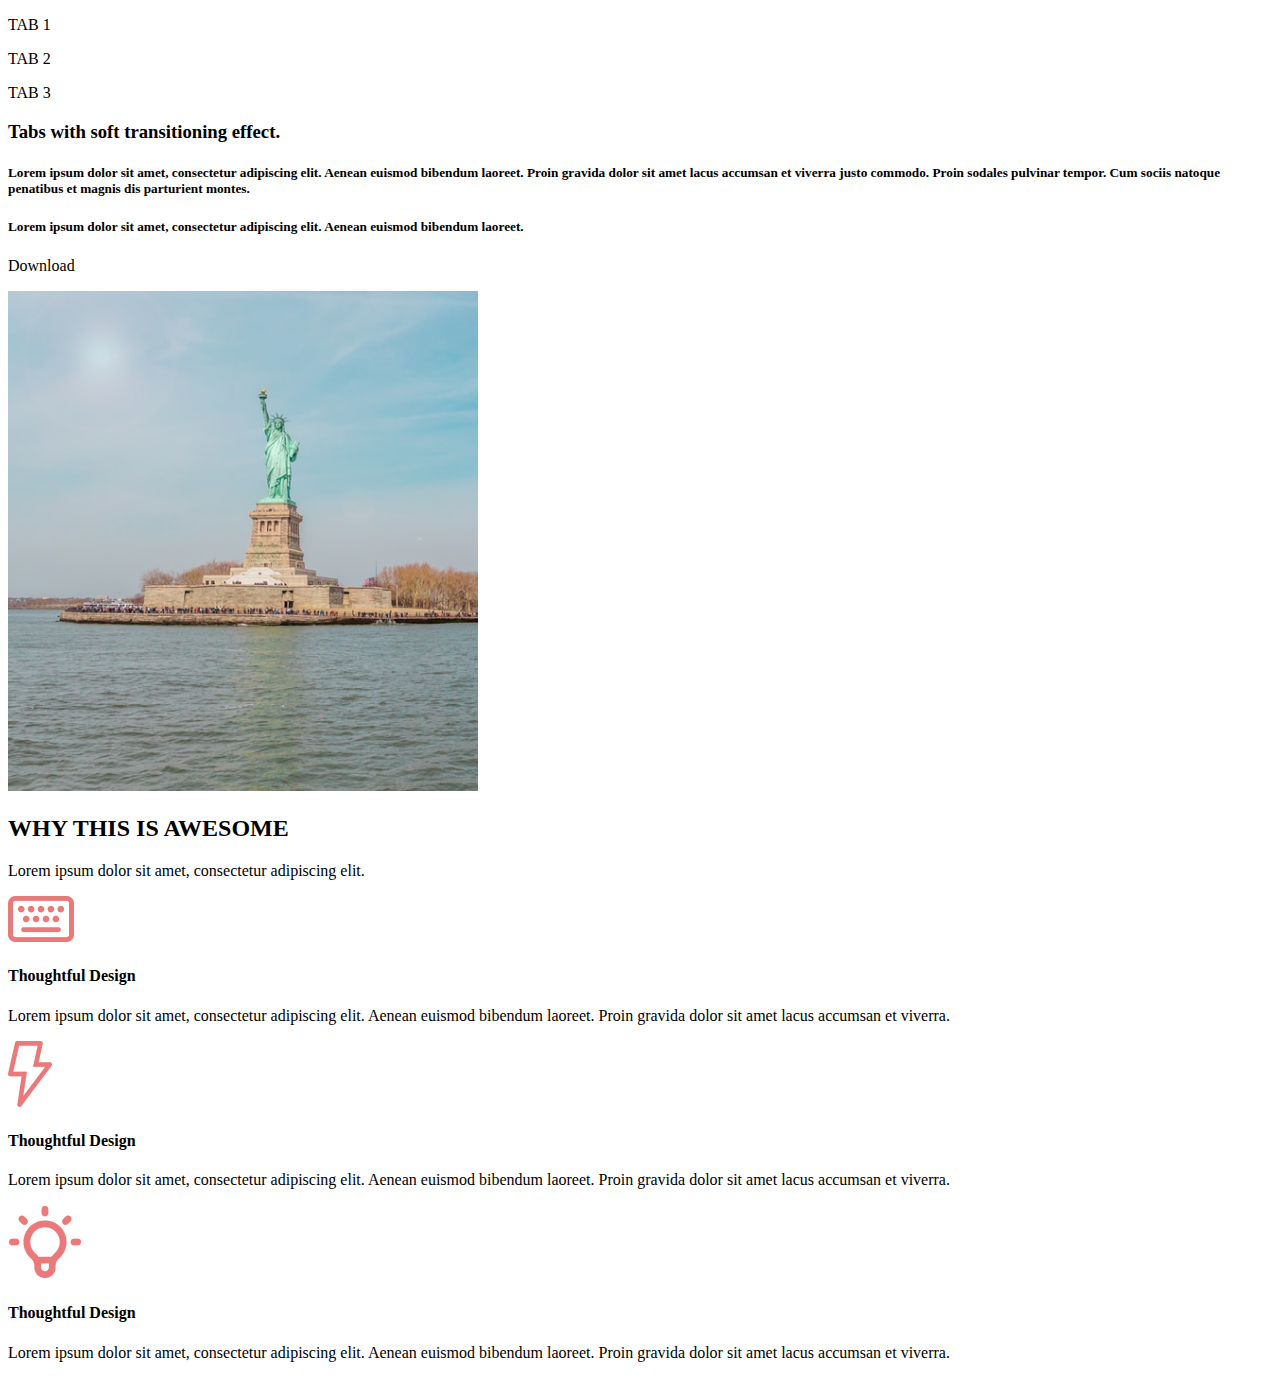
==== index.html @ bc021ed8 "Rename maket.html to index.html" ====
<!DOCTYPE html>
<html>
    <head>
        <meta charset="utf-8">
        <title>Макет</title>
        <link rel="stylesheet" href="создание макета.css">
    </head>
    <body>
        <section class="tabs">
            <div class="tabs_block-tab">
                <div class="tabs_threeblock">
            <div class="tabs_onetab">
                <p>TAB 1</p>
            </div>
            <div class="tabs_twotab">
                <p>TAB 2</p>
            </div>
            <div class="tabs_threetab">
                <p>TAB 3</p>
            </div>
                </div>
            </div>
            <div class="tabs_block">
            <div class="tabs_block-title">
                <div class="tabs_title">
                <h3>
                    Tabs with soft transitioning effect.
                </h3>
            </div>
            <div class="tabs_subtitle">
                <h5>
                Lorem ipsum dolor sit amet, consectetur adipiscing elit. Aenean
                euismod
                bibendum laoreet. Proin gravida dolor sit amet lacus accumsan et viverra
                justo commodo. Proin sodales pulvinar tempor. Cum sociis natoque 
                penatibus et magnis dis parturient montes.
            </h5>      
                <h5>
                    Lorem ipsum dolor sit amet, consectetur adipiscing elit. Aenean
                euismod
                bibendum laoreet.
            </h5>
            </div>
            <div class="tabs_button">
<p>Download</p>
            </div>
            </div>
            <div class="tabs_icon">
                <img src="./image/Rectangle 111.png" alt="">
            </div>
        </div>
        </section>



























    <section class="awesome">
        <div class="awesome_title-wrapper">
            <h2 class="awesome_title">WHY THIS IS AWESOME</h2>
        </div>
            <div class="awesome_line"></div>
            <p class="awesome_subtitle">Lorem ipsum dolor sit amet, consectetur adipiscing elit.</p>
            <div class="awesome_container">
                <div class="awesome_block">
                    <div class="awesome_icon-wrapper">
                    <img class="awesome_icon" src="./image/Vector (3).png" alt="">
                </div>
                    <h4 class="awesome_block-title">Thoughtful Design</h4>
                    <p>Lorem ipsum dolor sit amet, consectetur adipiscing
                         elit. Aenean euismod bibendum laoreet. Proin gravida dolor sit amet lacus accumsan et viverra.</p>
                </div>
                <div class="awesome_block">
                    <div class="awesome_icon-wrapper">
                        <img class="awesome_icon" src="./image/Vector (2).png" alt="">
                    </div>
                    <h4 class="awesome_block-title">Thoughtful Design</h4>
                    <p>Lorem ipsum dolor sit amet, consectetur adipiscing
                         elit. Aenean euismod bibendum laoreet. Proin gravida dolor sit amet lacus accumsan et viverra.</p>
                </div>
                <div class="awesome_block">
                   <div class="awesome_icon-wrapper">
                       <img class="awesome_icon" src="./image/Vector.png" alt="">
                    </div>
                    <h4 class="awesome_block-title">Thoughtful Design</h4>
                    <p>Lorem ipsum dolor sit amet, consectetur adipiscing
                      elit. Aenean euismod bibendum laoreet. Proin gravida dolor sit amet lacus accumsan et viverra.</p>
                </div>
            </div>

    </section>
    </body>
</html>
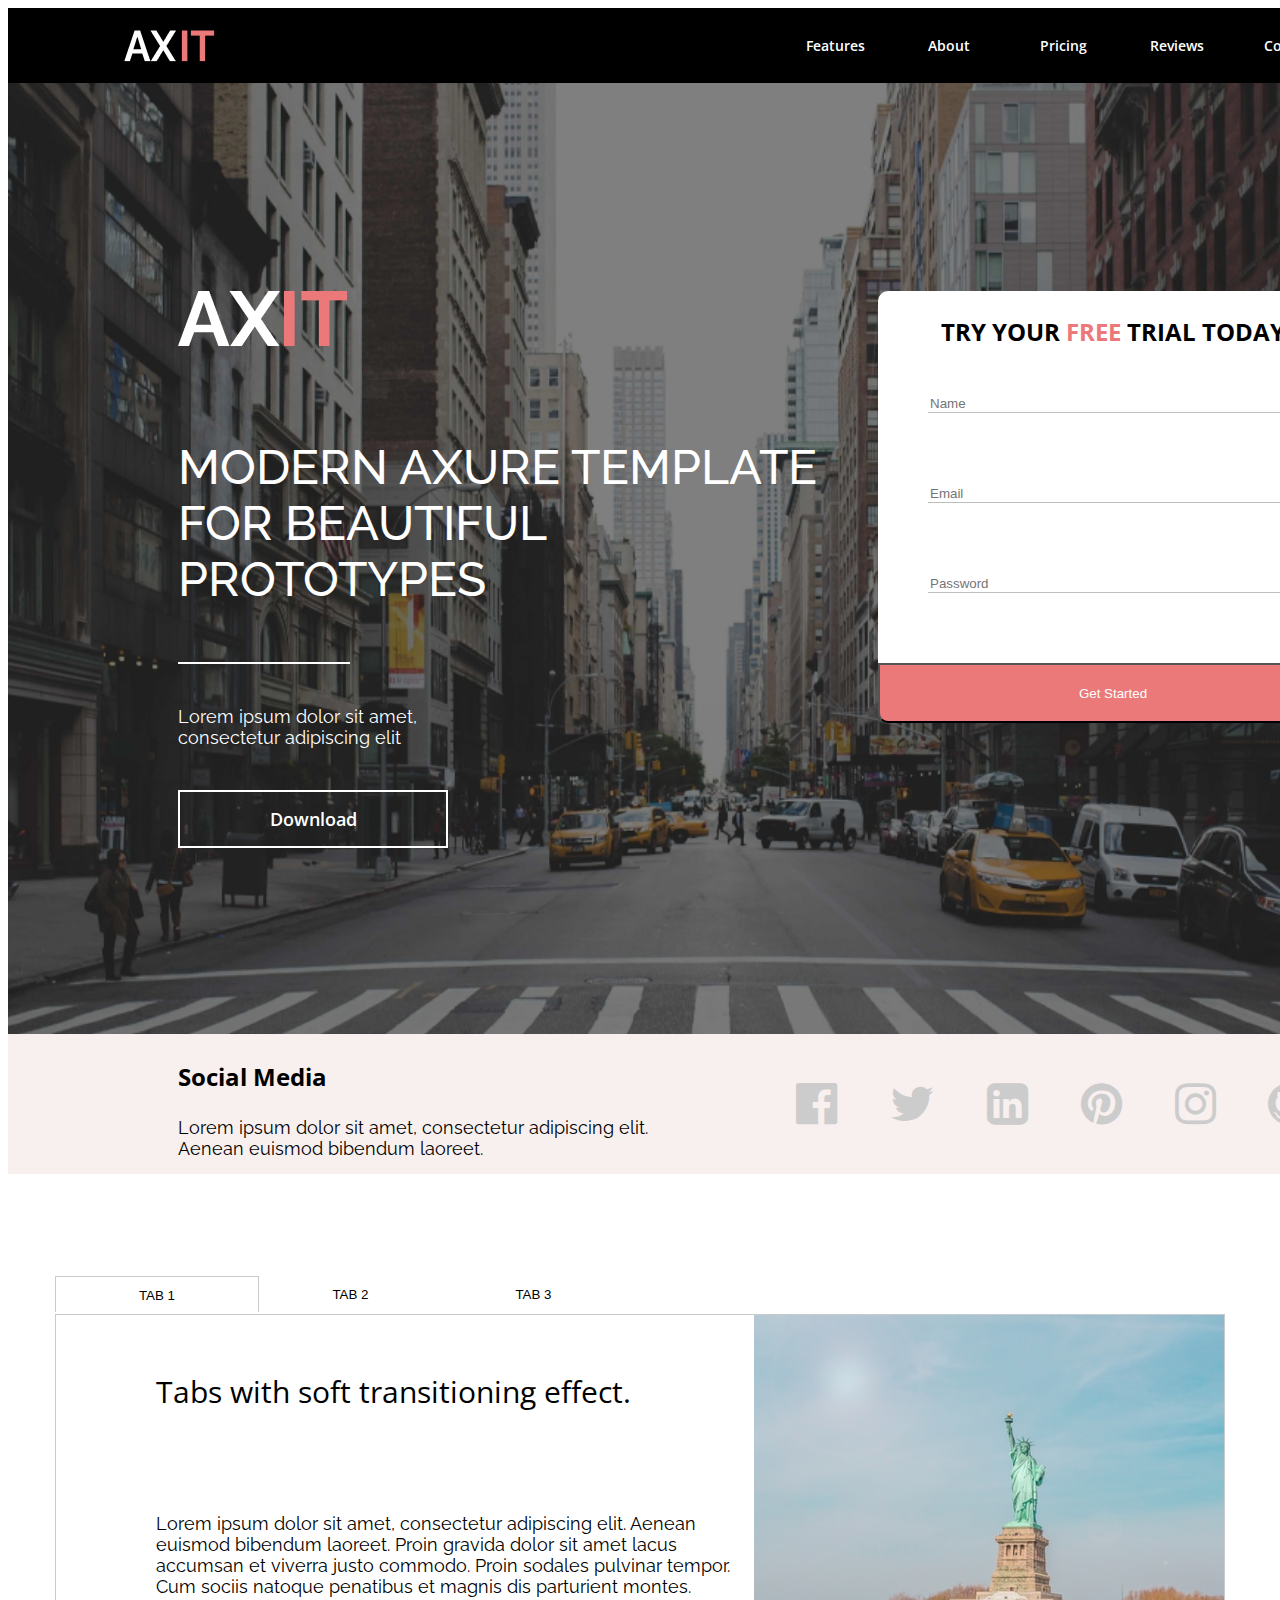
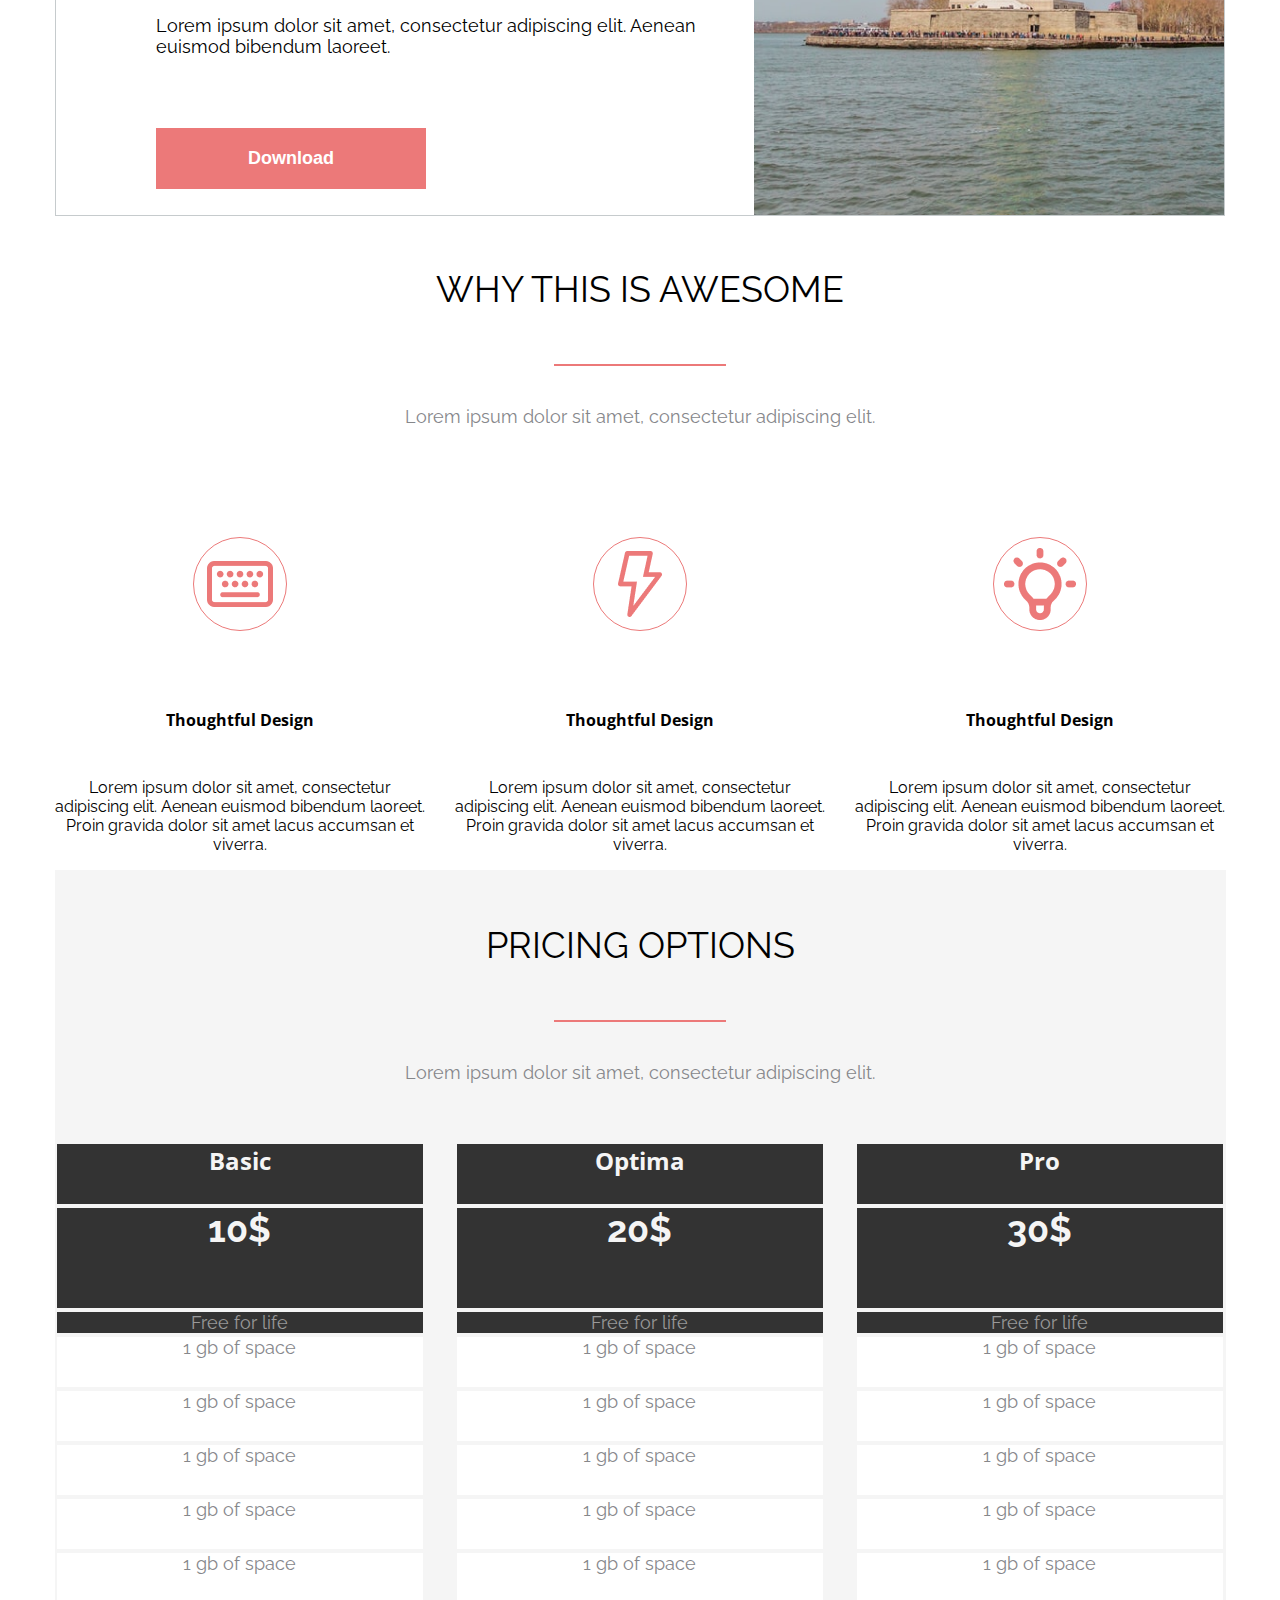
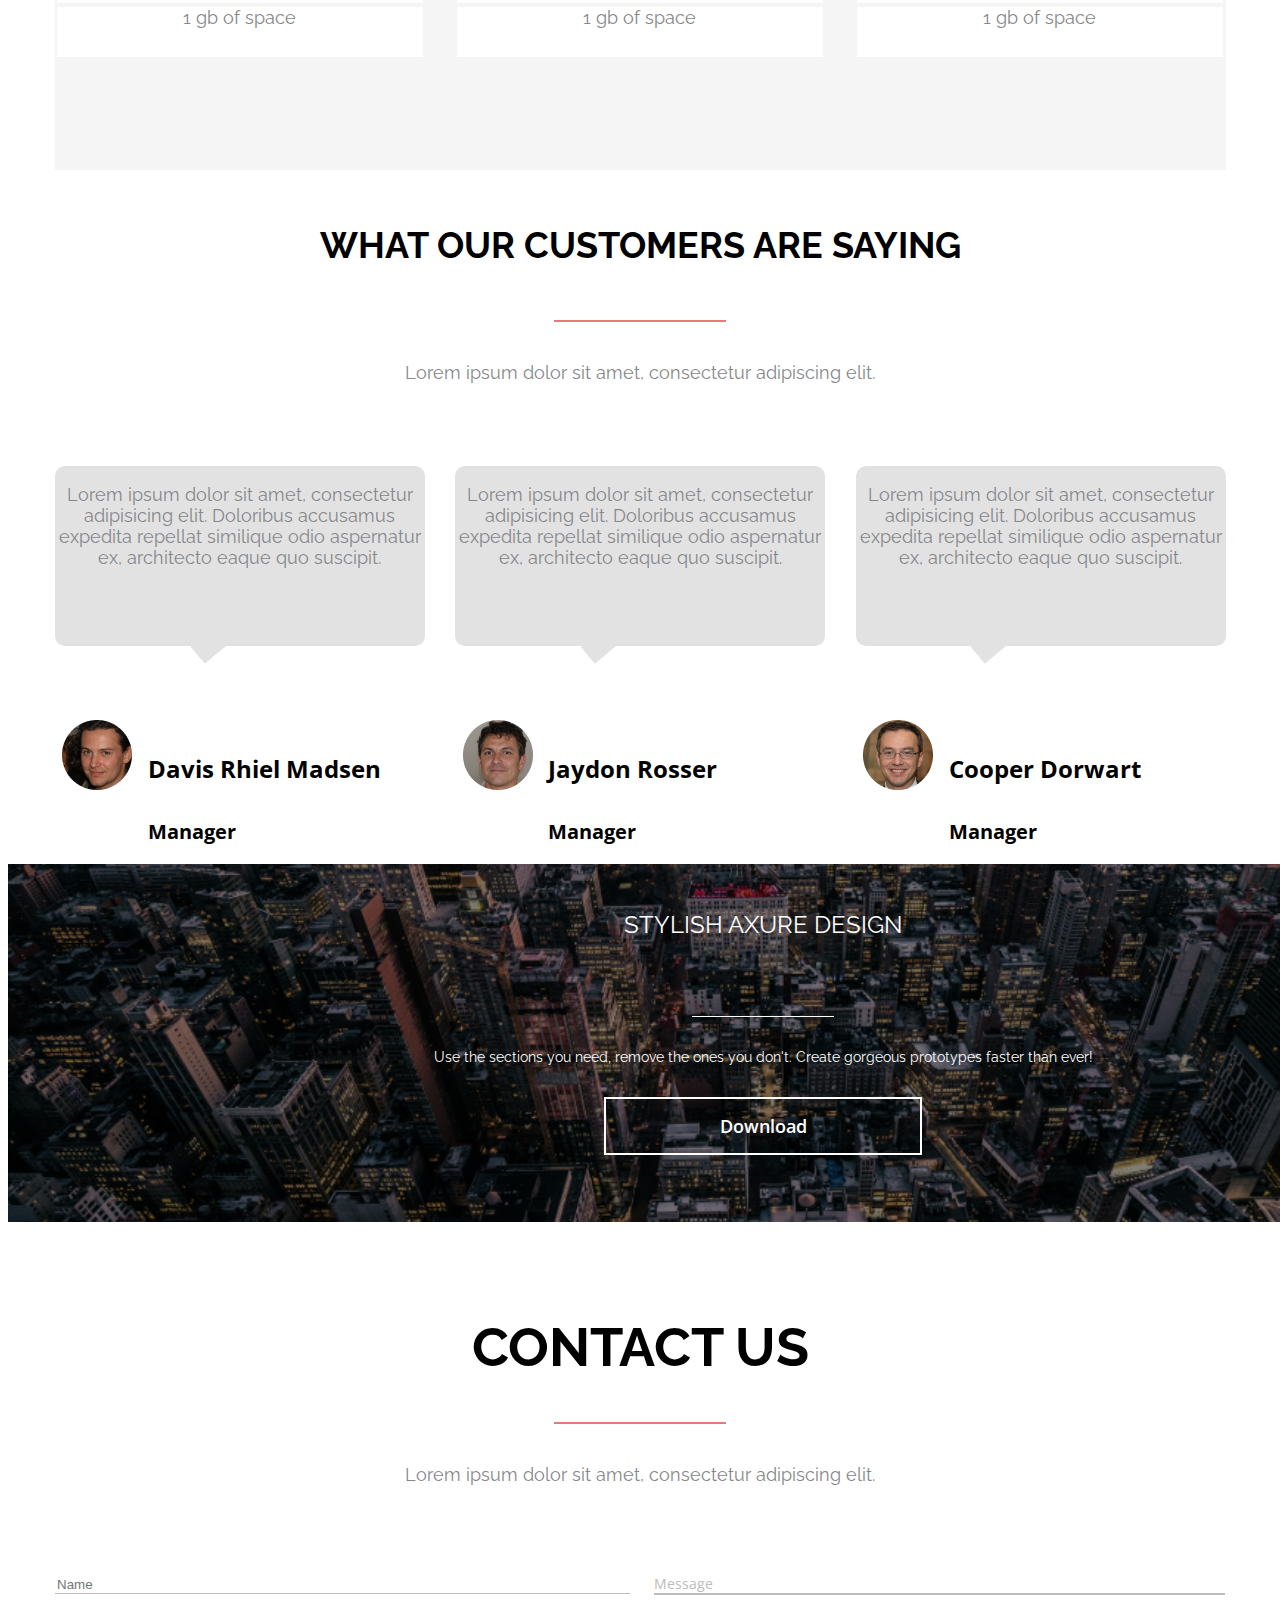
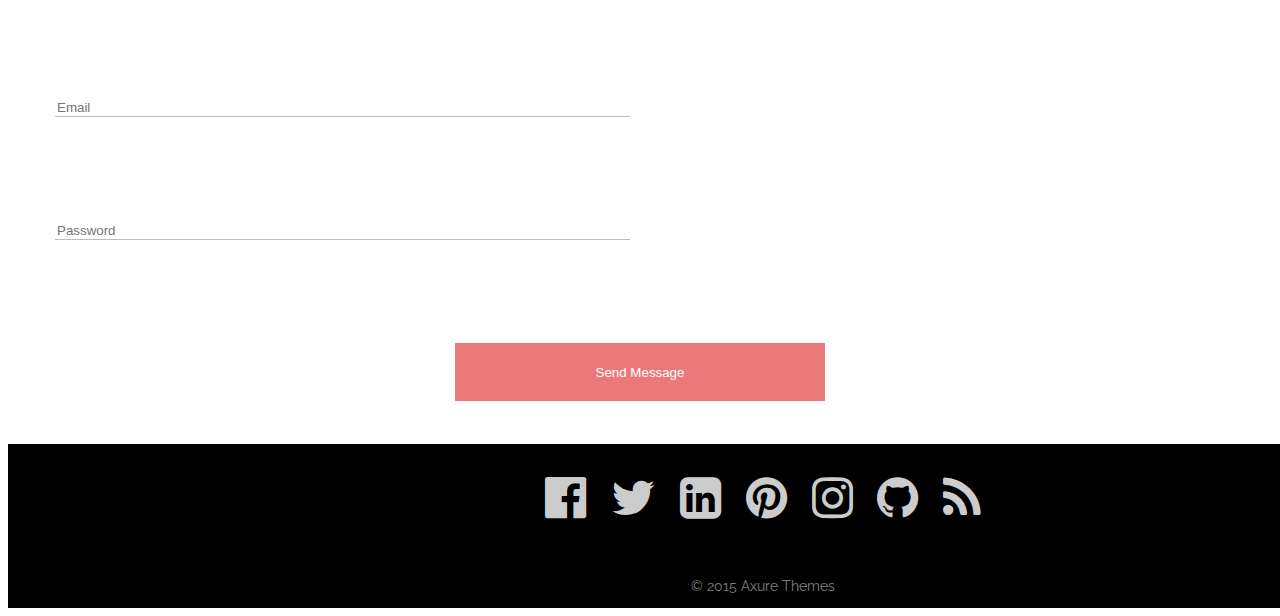
==== commit d74ebb63: "Merge pull request #4 from smogse/home2" ====
--- a/index.html
+++ b/index.html
@@ -3,46 +3,128 @@
     <head>
         <meta charset="utf-8">
         <title>Макет</title>
-        <link rel="stylesheet" href="создание макета.css">
+        <link rel="stylesheet" href="maket.css">
+        <link rel="stylesheet" href="./font-awesome-4.7.0/css/font-awesome.min.css"
     </head>
     <body>
+        <header class="top">
+            <nav class="top_menu">
+                <div class="top_logo">
+                    <img src="./image/AX.png" alt="AX">
+                    <img src="./image/AXIT.png" alt="IT">
+                </div>
+                <div class="top_main">
+                    <button class=top_menu-main-bar>Features</button>
+                    <button class=top_menu-main-bar>About</button>
+                    <button class=top_menu-main-bar>Pricing</button>
+                    <button class=top_menu-main-bar>Reviews</button>
+                    <button class=top_menu-main-bar>Contact</button>
+                </div>
+            </nav>
+        </header>
+        <section class="banner">
+            <div class="banner_tittle-wrapper">
+                <div class="banner_tittle">
+                    <div class="banner_logo">
+                        <img src="./image/AXIT2.png" alt="AX">
+                        <img src="./image/AXIT3.png" alt="IT">
+                    </div>
+                    <div class="banner_subtittle">
+                        <p>MODERN AXURE TEMPLATE FOR BEAUTIFUL PROTOTYPES</p>
+                    </div>
+                    <div class="banner_line"></div>
+                    <div class="banner_text">
+                        <p>Lorem ipsum dolor sit amet, consectetur adipiscing elit</p>
+                    </div>
+                    <button class="banner_button">Download</button>
+                </div>
+                <div class="banner_form-wrapper">
+                    <div class="form_tittle">
+                        <p>TRY YOUR <span class=colortext>FREE</span> TRIAL TODAY</p>
+                    </div>
+                    <div class="email-wrapper">
+                        <div class="label-content">
+                            <input type="Name" placeholder="Name" id="Name">
+                        </div>
+                        <div class="label-content">
+                            <input type="Email" placeholder="Email" id="Email">
+                        </div>
+                        <div class="label-content">
+                            <input type="Password" placeholder="Password" id="Password"
+                        </div>                      
+                    </div>
+                    <button class="form_button">Get Started</button>
+                </div>
+            </div>
+        </section>
+        <section class="social">
+            <div class="social_tittle-wripper">
+                <div class="social_tittle">
+                    <p>Social Media</p>
+                </div>
+                <div class="social_subtittle">
+                    <p>Lorem ipsum dolor sit amet, consectetur adipiscing elit. 
+                    Aenean euismod bibendum laoreet.</p>
+                </div>
+                </div>
+                <div class="social_logo">
+                    <div>
+                        <i class="fa fa-facebook-official fa-3x"></i>
+                    </div>
+                    <div>
+                        <i class="fa fa-twitter fa-3x"></i>
+                    </div>
+                    <div>
+                        <i class="fa fa-linkedin-square fa-3x"></i>
+                    </div>
+                    <div>
+                        <i class="fa fa-pinterest fa-3x"></i>
+                    </div>
+                    <div>
+                        <i class="fa fa-instagram fa-3x"></i>
+                    </div>
+                    <div>
+                        <i class="fa fa-github fa-3x"></i>
+                    </div>
+                    <div>
+                        <i class="fa fa-rss fa-3x"></i>
+                    </div>
+            </div>
+        </section>
         <section class="tabs">
-            <div class="tabs_block-tab">
+            <div class="tabs_blocktab">
                 <div class="tabs_threeblock">
             <div class="tabs_onetab">
-                <p>TAB 1</p>
-            </div>
-            <div class="tabs_twotab">
-                <p>TAB 2</p>
-            </div>
-            <div class="tabs_threetab">
-                <p>TAB 3</p>
-            </div>
+                <button class="buttontab">TAB 1</button>
+            </div>
+            <div class="tabs_twotabs">
+                <button class="buttontabs">TAB 2</button>
+            </div>
+            <div class="tabs_twotabs">
+                <button class="buttontabs">TAB 3</button>
+            </div>
+                </div>
+                <div class="tabs_fourtab">
+                    <p></p>
                 </div>
             </div>
             <div class="tabs_block">
             <div class="tabs_block-title">
                 <div class="tabs_title">
-                <h3>
-                    Tabs with soft transitioning effect.
-                </h3>
+                <p>Tabs with soft transitioning effect.</p>
             </div>
             <div class="tabs_subtitle">
-                <h5>
-                Lorem ipsum dolor sit amet, consectetur adipiscing elit. Aenean
+                <p>Lorem ipsum dolor sit amet, consectetur adipiscing elit. Aenean
                 euismod
                 bibendum laoreet. Proin gravida dolor sit amet lacus accumsan et viverra
                 justo commodo. Proin sodales pulvinar tempor. Cum sociis natoque 
-                penatibus et magnis dis parturient montes.
-            </h5>      
-                <h5>
-                    Lorem ipsum dolor sit amet, consectetur adipiscing elit. Aenean
+                penatibus et magnis dis parturient montes.</p>      
+                <p>Lorem ipsum dolor sit amet, consectetur adipiscing elit. Aenean
                 euismod
-                bibendum laoreet.
-            </h5>
+                bibendum laoreet.</p>
             </div>
             <div class="tabs_button">
-<p>Download</p>
+                <button class="tabs_button-wriper">Download</button>
             </div>
             </div>
             <div class="tabs_icon">
@@ -50,33 +132,6 @@
             </div>
         </div>
         </section>
-
-
-
-
-
-
-
-
-
-
-
-
-
-
-
-
-
-
-
-
-
-
-
-
-
-
-
     <section class="awesome">
         <div class="awesome_title-wrapper">
             <h2 class="awesome_title">WHY THIS IS AWESOME</h2>
@@ -109,7 +164,164 @@
                       elit. Aenean euismod bibendum laoreet. Proin gravida dolor sit amet lacus accumsan et viverra.</p>
                 </div>
             </div>
-
     </section>
-    </body>
-</html>
+</section>
+<section class="price">
+    <div class="price_title-wrapper">
+        <h2 class="price_title">PRICING OPTIONS</h2>
+    </div>
+    <div class="price_line"></div>
+        <h5 class="price_subtitle">Lorem ipsum dolor sit amet, consectetur adipiscing elit.</h5>
+    <div class="price_container">
+        <div class="price_block">
+        <h4 class="price_blocktarif">Basic</h4>
+        <h3 class="price_blockbid">10$</h3>
+        <h5 class="price_block-title">Free for life</h5>
+        <h5 class="price_blockvolume">1 gb of space</h5>
+        <h5 class="price_blockvolume">1 gb of space</h5>
+        <h5 class="price_blockvolume">1 gb of space</h5>
+        <h5 class="price_blockvolume">1 gb of space</h5>
+        <h5 class="price_blockvolume">1 gb of space</h5>
+        <h5 class="price_blockvolume">1 gb of space</h5>
+        </div>
+        <div class="price_block">
+        <h4 class="price_blocktarif">Optima</h4>
+        <h3 class="price_blockbid">20$</h3>
+        <h5 class="price_block-title">Free for life</h5>
+        <h5 class="price_blockvolume">1 gb of space</h5>
+        <h5 class="price_blockvolume">1 gb of space</h5>
+        <h5 class="price_blockvolume">1 gb of space</h5>
+        <h5 class="price_blockvolume">1 gb of space</h5>
+        <h5 class="price_blockvolume">1 gb of space</h5>
+        <h5 class="price_blockvolume">1 gb of space</h5>
+        </div>
+        <div class="price_block">
+        <h4 class="price_blocktarif">Pro</h4>
+        <h3 class="price_blockbid">30$</h3>
+        <h5 class="price_block-title">Free for life</h5>
+        <h5 class="price_blockvolume">1 gb of space</h5>
+        <h5 class="price_blockvolume">1 gb of space</h5>
+        <h5 class="price_blockvolume">1 gb of space</h5>
+        <h5 class="price_blockvolume">1 gb of space</h5>
+        <h5 class="price_blockvolume">1 gb of space</h5>
+        <h5 class="price_blockvolume">1 gb of space</h5>
+        </div>
+    </div>
+</section>
+<section class="reviews">
+        <div class="reviews_title-wrapper">
+        <h2 class="reviews_title">WHAT OUR CUSTOMERS ARE SAYING</h2>
+        </div>
+        <div class="reviews_line"></div>
+        <div class="reviews_subtitle">
+            <p>Lorem ipsum dolor sit amet, consectetur adipiscing elit.</p>                
+        </div>
+        <div class="reviews_block">
+        <div class="reviews_block-title">
+            <p>Lorem ipsum dolor sit amet, consectetur adipisicing elit. Doloribus accusamus expedita repellat similique odio aspernatur ex, architecto eaque quo suscipit.</p>                
+        </div>
+        <div class="reviews_block-title">
+            <p>Lorem ipsum dolor sit amet, consectetur adipisicing elit. Doloribus accusamus expedita repellat similique odio aspernatur ex, architecto eaque quo suscipit.</p>
+        </div>
+        <div class="reviews_block-title">
+            <p>Lorem ipsum dolor sit amet, consectetur adipisicing elit. Doloribus accusamus expedita repellat similique odio aspernatur ex, architecto eaque quo suscipit.</p>
+        </div>
+        </div>
+        <div class="reviews_blockpolygon">
+        <div class="reviews_blockpolygon-rhombus"></div>
+        <div class="reviews_blockpolygon-rhombus"></div>
+        <div class="reviews_blockpolygon-rhombus"></div>
+        </div>
+        <div class="reviews_containermanager">
+            <div class="reviews_manager-wripper">
+            <img class="reviews_manager-icone" src="./image/Ellipse 7.png" alt="Davis Rhiel Madsen">
+            <div class="reviews_manager-tittle">
+                <h4>Davis Rhiel Madsen</h4>
+                <h5>Manager</h5>
+            </div>
+            </div>               
+            <div class="reviews_manager-wripper">
+                <img class="reviews_manager-icone" src="./image/Ellipse 8.png" alt="Jaydon Rosser">
+                <div class="reviews_manager-tittle">
+                    <h4>Jaydon Rosser</h4>
+                    <h5>Manager</h5>
+                </div>
+            </div>
+                <div class="reviews_manager-wripper">
+                    <img class="reviews_manager-icone" src="./image/Ellipse 9.png" alt="Cooper Dorwart">
+                    <div class="reviews_manager-tittle">
+                        <h4>Cooper Dorwart</h4>
+                        <h5>Manager</h5>
+                    </div>
+                </div>
+        </div>  
+</section>
+<section class="stylish">
+    <div class="stylish_tittle-wrapper">
+        <p>STYLISH AXURE DESIGN</p>
+    </div>
+    <div class="stylish_line"></div>
+    <div class="stylish_subtittle">
+        <p>Use the sections you need, remove the ones you don't.  Create gorgeous prototypes faster than ever!</p>
+    </div>
+    <div class="stylish_button">
+        <button class="stylish_button-wripper">Download</button>
+    </div>
+</section>
+<section class="contact">
+    <div class="contact_title-wrapper">
+        <h2 class="contact_title">CONTACT US</h2>
+    </div>
+        <div class="contact_line"></div>
+        <p class="contact_subtitle">Lorem ipsum dolor sit amet, consectetur adipiscing elit.</p>
+        <div class="contact_form">
+            <div class="contact_form-wrapper">
+                <div class="form_content">
+                    <input type="Name" placeholder="Name" id="Name">
+                </div>
+                <div class="form_content">
+                    <input type="Email" placeholder="Email" id="Email">
+                </div>
+                <div class="form_content">
+                    <input type="Password" placeholder="Password" id="Password">
+                </div>
+            </div>
+            <div class="contact_text-wripper">
+                <span class="contact_text">Message</span>
+                <div class="text_line"></div>
+            </div>
+        </div>
+        <div class="contact_button-wripper">
+            <button class="contact_button">Send Message</button>
+        </div>
+</section>
+<footer class="logo">
+    <div class="logo_tittle">
+        <div>
+            <i class="fa fa-facebook-official fa-3x"></i>
+        </div>
+        <div>
+            <i class="fa fa-twitter fa-3x"></i>
+        </div>
+        <div>
+            <i class="fa fa-linkedin-square fa-3x"></i>
+        </div>
+        <div>
+            <i class="fa fa-pinterest fa-3x"></i>
+        </div>
+        <div>
+            <i class="fa fa-instagram fa-3x"></i>
+        </div>
+        <div>
+            <i class="fa fa-github fa-3x"></i>
+        </div>
+        <div>
+            <i class="fa fa-rss fa-3x"></i>
+        </div>
+    </div>
+        <div class="logo_subtittle">
+            <p>© 2015 Axure Themes</p>
+        </div>
+</footer>     
+     </body>
+</html>--- a/maket.css
+++ b/maket.css
@@ -0,0 +1,691 @@
+@import url('https://fonts.googleapis.com/css2?family=Open+Sans:wght@700&family=Raleway&display=swap');
+
+.top {
+    position: relative;
+    width: 1510px;
+    margin: auto;
+}
+
+.top_menu {
+    position: fixed;
+    display: flex;
+    justify-content: space-between;
+    width: 1510px;
+    background: #000000;
+    height: 75px;
+    margin: auto;
+}
+
+.top_logo {
+    margin: 22px 116px;
+}
+
+.top_main {
+    display: flex;
+    justify-content: space-around;
+    float: right;
+    width: 570px;
+    margin-right: 170px;
+}
+
+.top_menu-main-bar {
+    font-family: 'Open Sans', sans-serif;
+    width: 114px;
+    font-weight: 600;
+    font-size: 14px;
+    color: #FFFFFF;
+    background: #000000;
+    border: none;
+    align-items: center;
+    text-align: center;
+}
+
+.banner {
+    width: 1510px;
+    height: 1026px;
+    background: linear-gradient(rgba(0,0,0,0.5),rgba(0,0,0,0.5)), url(./image/image1.png);
+    background-size: 100%;
+    background-position: center;
+    background-repeat: no-repeat;
+    margin: auto;
+}
+
+.banner_tittle-wrapper {
+    display: flex;
+    justify-content: space-around;
+}
+
+.banner_tittle {
+    margin-left: 170px;
+}
+
+.banner_logo {
+    width: 270px;
+    height: 100px;
+    margin-top: 283px;
+}
+
+.banner_subtittle {
+    width: 670px;
+    height: 168px;
+    font-family: 'Raleway', sans-serif;
+    font-weight: 500;
+    font-size: 48px;
+    color: #FFFFFF;
+    margin-bottom: 55px;
+}
+
+.banner_line {
+    width: 170px;
+    border: 1px solid #FFFFFF;
+    margin-bottom: 42px;
+}
+
+.banner_text {
+    width: 270px;
+    height: 42px;
+    font-family: 'Raleway', sans-serif;
+    font-size: 18px;
+    font-weight: 400;
+    color: #FFFFFF;
+    margin-bottom: 42px;
+}
+
+.banner_button {
+    width: 270px;
+    height: 58px;
+    background: transparent;
+    color: #FFFFFF;
+    border: 2px solid #FFFFFF;
+    font-family: 'Open Sans', sans-serif;
+    font-weight: 600;
+    font-size: 18px;
+}
+
+.banner_form-wrapper {
+    width: 470px;
+    height: 390px;
+    background: #FFFFFF;
+    border-radius: 10px;
+    margin: 283px 170px 293px 30px;
+}
+
+.form_tittle {
+    font-family: 'Open Sans', sans-serif;
+    font-size: 24px;
+    font-weight: 700;
+    margin: auto;
+    text-align: center;
+    margin-bottom: 45px;
+}
+
+.colortext {
+    color: #EC7979;
+}
+
+.email-wrapper {
+    font-family: 'Open Sans', sans-serif;
+    font-weight: 400;
+    font-size: 14px;
+    height: 300px;
+}
+
+.label-content {
+    width: 370px;
+    height: 38px;
+    border-bottom: 1px solid #BDBDBD;
+    border: none;
+    margin: auto;
+    margin-bottom: 52px;
+}
+#Name,#Email,#Password {
+    width: 100%;
+    border: none;
+    border-bottom: 1px solid #BDBDBD;
+}
+
+.form_button {
+    width: 470px;
+    height: 60px;
+    background: #EC7979;
+    color: #FFFFFF;
+    border-radius: 0px 0px 10px 10px;
+}
+
+.social {
+    display: flex;
+    justify-content: space-around;
+    width: 1510px;
+    height: 140px;
+    background: #F8EFEF;
+    margin: auto;
+    margin-bottom: 100px;
+}
+
+.social_tittle-wripper {
+    flex-direction: column;
+    width: 470px;
+    margin: 2px 30px 18px 170px;
+}
+
+.social_tittle {
+    font-family: 'Open Sans', sans-serif;
+    font-size: 24px;
+    font-weight: 700;
+}
+
+.social_subtittle {
+    font-family: 'Raleway', sans-serif;
+    font-size: 18px;
+    font-weight: 400;
+}
+
+.social_logo {
+    display: flex;
+    justify-content: space-around;
+    width: 657px;
+    margin: auto;
+    color: #CCCCCC;    
+}
+
+.tabs {
+    font-family: 'Open Sans', sans-serif;
+    width: 1170px;
+    height: 540px;
+    margin: auto;
+}
+
+.tabs_blocktab {
+    width: 1170px;
+    display: flex;
+}
+
+.tabs_threeblock {
+    font-weight: 400;
+    font-size: 14px;
+    width: 570px;
+    height: 40px;
+    display: flex;
+    align-content: space-between;
+    align-items: center;
+    text-align: center;
+}
+
+.tabs_onetab {
+    width: 203px;
+    border: 1px solid #C6CBCD;
+    border-bottom: none;
+}
+
+.buttontab {
+    background: white;
+    padding: 11px 82.5px;
+    border: none;
+    margin-bottom: -2px;
+}  
+
+.buttontabs {
+    background: white;
+    padding: 11px 73px;
+    border: none;  
+}
+    
+.tabs_twotabs {
+    width: 184px;    
+}
+
+.tabs_fourtab {
+    width: 600px;
+    height: 40px;  
+}
+
+.tabs_block {
+    display: flex;
+    border: 1px solid #c6cbcd;
+}
+
+.tabs_block-title {
+    width: 700px;
+    display: flex;
+    flex-direction: column;
+    justify-content: space-around;
+    align-items: flex-start;
+    margin-left: 100px;
+}
+
+.tabs_title {
+    font-size: 30px;
+    width: 570px;
+}
+
+.tabs_subtitle {
+    font-family: 'Raleway', sans-serif;
+    font-size: 18px;
+    font-weight: 400;
+}
+
+.tabs_button-wriper {
+    font-weight: 600;
+    font-size: 18px;
+    width: 270px;
+    padding: 20px;
+    border: none;
+    text-align: center;
+    background: #EC7979;
+    color: #ffffff;
+}
+
+.tabs_icon {
+    width: 470px;
+    height: 500px;
+    align-items: stretch;    
+}
+
+.awesome {
+    font-family: 'Raleway', sans-serif;
+    width: 1170px;
+    margin: auto;
+}
+
+.awesome_title {
+    margin: 0;
+    font-size: 36px;
+    font-weight: 400;
+}
+
+.awesome_title-wrapper {
+    height: 150px;
+    display: flex;
+    align-items: center;
+    justify-content: center;
+}
+
+.awesome_line {
+    width: 170px;
+    border: 1px solid #ec7979;
+    margin: auto;
+    margin-bottom: 40px;
+}
+
+.awesome_subtitle {
+    color: #86878B;
+    font-size: 18px;
+    text-align: center;
+    margin-bottom: 110px;
+}
+
+.awesome_container {
+    display: flex;
+    justify-content: space-between;
+}
+
+.awesome_block {
+    width: 370px;
+    text-align: center;
+}
+
+.awesome_icon-wrapper {
+    width: 92px;
+    height: 92px;
+    display: flex;
+    align-items: center;
+    justify-content: center;
+    border: 1px solid #EC7979;
+    border-radius: 50%;
+    margin: auto;
+    margin-bottom: 78px;
+}
+
+.awesome_block-title {
+    font-family: 'Open Sans', sans-serif;
+    margin-bottom: 47px;
+}
+
+.price {    
+    font-family: 'Raleway', sans-serif;
+    width: 1171px;
+    height: 900px;
+    background: #F5F5F5;
+    margin: auto;
+}
+
+.price_title {
+    margin: 0;
+    font-size: 36px;
+    font-weight: 400;
+}
+
+.price_title-wrapper {
+    height: 150px;
+    display: flex;
+    align-items: center;
+    justify-content: center;
+}
+
+.price_line {
+    width: 170px;
+    border: 1px solid #EC7979;
+    margin: auto;
+    margin-bottom: 40px;
+}
+
+.price_subtitle {
+    text-align: center;
+    font-weight: 400;
+    font-size: 18px;
+    color: #86878B;
+    margin-bottom: 59px;
+}
+
+.price_container {
+    display: flex;
+    justify-content: space-between;
+    width: 1170px;
+}
+
+.price_block {   
+    width: 370px;
+    text-align: center;
+    align-items: center;
+}
+   
+.price_block:hover{
+    transform: scale(1.1);
+    box-shadow: (0px 4px 10px)rgba(51, 51, 51, 0.2);
+}
+
+.price_blocktarif {
+    font-family: 'Open Sans', sans-serif;
+    height: 60px;
+    font-weight: 700;
+    font-size: 24px;
+    background: #333333;
+    border: 2px solid #F5F5F5;
+    color: #F5F5F5;
+    margin: 0;
+}
+
+.price_blockbid {
+    font-family: 'Raleway', sans-serif;
+    font-weight: 700;
+    font-size: 36px;
+    height: 100px;
+    background: #333333;
+    border: 2px solid #F5F5F5;
+    margin: 0;
+    color: #F5F5F5;
+}
+
+.price_block-title {
+    font-family: 'Raleway', sans-serif;
+    font-weight: 400;
+    font-size: 18px;
+    color: rgba(255, 255, 255, 0.5);
+    background: #333333;
+    border: 2px solid #F5F5F5;
+    margin: 0;
+}
+
+.price_blockvolume {
+    font-family: 'Raleway', sans-serif;
+    font-weight: 400;
+    font-size: 18px;
+    height: 50px;
+    text-align: center;
+    color: #86878B;
+    background: #FFFFFF;
+    border: 2px solid #F5F5F5;
+    margin: 0;
+}
+
+.reviews {
+    font-family: 'Raleway', sans-serif;
+    font-weight: 400;
+    width: 1171px;
+    height: 630px;
+    margin: auto;
+    margin-bottom: 64px;
+}
+
+.reviews_title-wrapper {
+    display: flex;
+    height: 150px;
+    justify-content: center;
+    align-items: center;
+}
+
+.reviews_title {
+    font-size: 36px;
+}
+
+.reviews_line {
+    width: 170px;
+    border: 1px solid #EC7979;
+    margin: auto;
+    margin-bottom: 40px;
+}
+
+.reviews_subtitle {
+    font-size: 18px;
+    color: #86878B;
+    text-align: center;
+    margin-bottom: 83px;
+}
+
+.reviews_block {
+    display: flex;
+    justify-content: space-between;
+}
+
+.reviews_block-title {
+    text-align: center;
+    align-items: center;
+    justify-content: center;
+    width: 370px;
+    height: 180px;
+    font-size: 18px;
+    color: #86878B;
+    background-color: #E2E2E2;
+    border-radius: 10px;
+    margin-bottom: -12px;
+}
+
+.reviews_blockpolygon {
+    display: flex;
+    justify-content: space-around;    
+    width: 1170px;
+    height: 20px;    
+}
+
+.reviews_blockpolygon-rhombus {
+    background-color: #E2E2E2;
+    border: 1px solid #E2E2E2;
+    width: 30px;
+    height: 20px;
+    transform: rotate(140deg);
+    margin-left: -80px;
+    margin-bottom: 66px;
+    
+}
+
+.reviews_containermanager {
+    display: flex;
+    justify-content: space-between;
+    margin-top: 66px;
+}
+
+.reviews_manager-wripper {
+    display: flex;
+    justify-content: space-around;
+    width: 370px;
+    margin-bottom: 59px;
+}
+
+.reviews_manager-icone {
+    width: 70px;
+    height: 70px;
+}
+
+.reviews_manager-tittle {
+    font-family: 'Open Sans', sans-serif;
+    font-size: 24px;
+    width: 269px;
+}
+
+.stylish {
+    font-family: "Raleway", sans-serif;
+    width: 1510px;
+    font-weight: 400;
+    height: 358px;
+    background: linear-gradient(rgba(0,0,0,0.5),rgba(0,0,0,0.5)), url(./image/image.png);
+    background-size: 100%;
+    background-position: center;
+    background-repeat: no-repeat;
+    margin: auto;
+    margin-bottom: 50px;
+}
+
+.stylish_tittle-wrapper {
+    display: flex;
+    height: 120px;
+    align-items: center;
+    justify-content: center;
+    font-size: 24px;
+    color: #FFFFFF;
+    margin: 52px 16px 32px;
+}
+
+.stylish_line {
+    width: 142px;
+    border-bottom: 1px solid #FFFFFF;
+    margin: auto;
+    margin-bottom: 32px;
+}
+
+.stylish_subtittle {
+    font-size: 14px;
+    color: #FFFFFF;
+    text-align: center;
+    margin-bottom: 32px;
+}
+
+.stylish_button {
+    display: flex;
+    justify-content: center;
+}
+
+.stylish_button-wripper {
+    font-family: 'Open Sans', sans-serif;
+    font-weight: 600;
+    font-size: 18px;
+    width: 318px;
+    height: 58px;
+    text-align: center;
+    justify-content: center;
+    color: #FFFFFF;
+    border: 2px solid #FFFFFF;
+    background: transparent;
+}
+
+.contact {
+    width: 1170px;
+    height: 622px;
+    margin: auto;
+    font-family: 'Raleway', sans-serif;
+    font-weight: 400;
+    margin-bottom: 150px;
+}
+
+.contact_title-wrapper {
+    display: flex;
+    align-items: center;
+    justify-content: center;
+    height: 150px;
+    font-size: 36px;    
+}
+
+.contact_title {
+    margin: 0;
+}
+
+.contact_line {
+    width: 170px;
+    border: 1px solid #EC7979;
+    margin: auto;
+    margin-bottom: 40px;
+}
+
+.contact_subtitle {
+    font-size: 18px;
+    color: #86878B;
+    text-align: center;
+    margin-bottom: 89px;
+}
+
+.contact_form {    
+    display: flex;
+    justify-content: space-between;
+    font-family: 'Open Sans', sans-serif;
+    font-size: 14px;
+    color: #BDBDBD;
+}
+
+.form_content {
+    width: 571px;
+    height: 38px;
+    margin-bottom: 85px;    
+}
+
+.contact_text {
+    font-family: 'Open Sans', sans-serif;
+    font-size: 14px;
+    color: #BDBDBD;
+    margin-bottom: 192px;  
+}
+
+.text_line {
+    width: 569px;
+    border: 1px solid #BDBDBD;
+}
+
+.contact_button-wripper {
+    display: flex;
+    justify-content: center;
+}
+
+.contact_button {    
+    width: 370px;
+    height: 58px;
+    background: #EC7979;
+    color: #FFFFFF;    
+    text-align: center;
+    border: none;  
+}
+
+.logo {
+    font-family: 'Raleway', sans-serif;
+    font-weight: 400;
+    width: 1510px;
+    height: 164px;
+    background: #000000;
+    margin: auto;
+    display: flex;
+    justify-content: center;
+    align-items: center;
+    flex-direction: column;
+}
+
+.logo_tittle {
+    display: flex;
+    justify-content: space-around;
+    margin: auto;
+    width: 461px;
+    color: #CCCCCC;
+    margin-bottom: 42px;
+}
+
+.logo_subtittle {
+    font-size: 14px;
+    text-align: center;    
+    color: rgba(255, 255, 255, 0.5);
+}